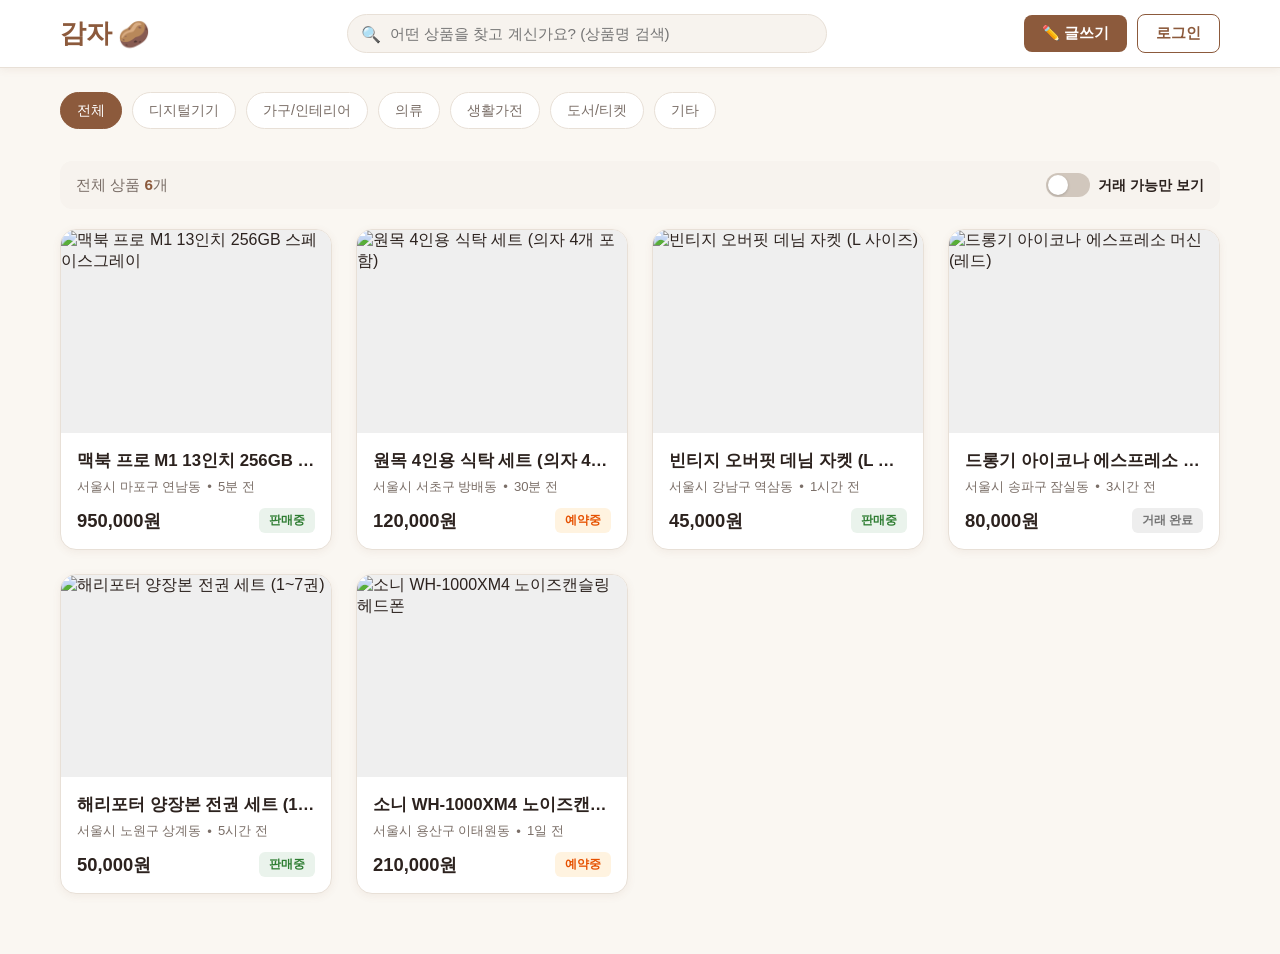
==== screen1_list.html @ c561d68e "Initial commit: Gamza market project" ====
<!DOCTYPE html>
<html lang="ko">
<head>
  <meta charset="UTF-8">
  <meta name="viewport" content="width=device-width, initial-scale=1.0">
  <title>감자 🥔 - 따뜻한 이웃 중고거래</title>
  <style>
    /* --------------------------------------------------
       [1] Design System & CSS Variables (Brown/Cream Theme)
       -------------------------------------------------- */
    :root {
      --primary-color: #8C5A3C;       /* 대표 메인 브라운 */
      --primary-hover: #704428;       /* 다크 브라운 */
      --bg-cream: #FAF7F2;            /* 메인 배경 크림 */
      --card-bg: #FFFFFF;             /* 카드 및 모달 배경 */
      --sub-bg: #F7F3EE;              /* 보조 필터 배경 */
      --text-main: #2C221E;           /* 메인 텍스트 */
      --text-sub: #7A6E67;            /* 서브 텍스트 */
      --border-color: #E8E0D7;        /* 테두리 색상 */
      --shadow-sm: 0 2px 8px rgba(140, 90, 60, 0.08);
      --shadow-md: 0 4px 16px rgba(140, 90, 60, 0.12);
      
      /* Badge Status Colors */
      --status-available-bg: #EAF3EC;
      --status-available-text: #2E7D32;
      --status-reserved-bg: #FFF3E0;
      --status-reserved-text: #E65100;
      --status-completed-bg: #EEEEEE;
      --status-completed-text: #757575;
    }

    * {
      box-sizing: border-box;
      margin: 0;
      padding: 0;
      font-family: 'Pretendard', -apple-system, BlinkMacSystemFont, "Segoe UI", Roboto, "Helvetica Neue", Arial, sans-serif;
    }

    body {
      background-color: var(--bg-cream);
      color: var(--text-main);
      min-height: 100vh;
      display: flex;
      flex-direction: column;
    }

    /* --------------------------------------------------
       [2] Header Section
       -------------------------------------------------- */
    header {
      background-color: var(--card-bg);
      border-bottom: 1px solid var(--border-color);
      position: sticky;
      top: 0;
      z-index: 100;
      box-shadow: var(--shadow-sm);
    }

    .header-container {
      max-width: 1200px;
      margin: 0 auto;
      padding: 14px 20px;
      display: flex;
      align-items: center;
      justify-content: space-between;
      gap: 16px;
    }

    .logo {
      font-size: 1.6rem;
      font-weight: 800;
      color: var(--primary-color);
      text-decoration: none;
      display: flex;
      align-items: center;
      gap: 6px;
      white-space: nowrap;
      cursor: pointer;
    }

    .search-box {
      flex: 1;
      max-width: 480px;
      position: relative;
    }

    .search-box input {
      width: 100%;
      padding: 10px 16px 10px 42px;
      border: 1.5px solid var(--border-color);
      border-radius: 24px;
      background-color: var(--sub-bg);
      font-size: 0.95rem;
      color: var(--text-main);
      outline: none;
      transition: all 0.2s ease;
    }

    .search-box input:focus {
      border-color: var(--primary-color);
      background-color: #FFFFFF;
      box-shadow: 0 0 0 3px rgba(140, 90, 60, 0.15);
    }

    .search-icon {
      position: absolute;
      left: 14px;
      top: 50%;
      transform: translateY(-50%);
      color: var(--text-sub);
      font-size: 1rem;
      pointer-events: none;
    }

    .header-actions {
      display: flex;
      align-items: center;
      gap: 10px;
      white-space: nowrap;
    }

    .btn {
      padding: 9px 18px;
      border-radius: 8px;
      font-size: 0.92rem;
      font-weight: 600;
      cursor: pointer;
      border: none;
      transition: all 0.2s ease;
      display: inline-flex;
      align-items: center;
      justify-content: center;
      gap: 6px;
    }

    .btn-primary {
      background-color: var(--primary-color);
      color: #FFFFFF;
    }

    .btn-primary:hover {
      background-color: var(--primary-hover);
      transform: translateY(-1px);
    }

    .btn-outline {
      background-color: transparent;
      border: 1px solid var(--primary-color);
      color: var(--primary-color);
    }

    .btn-outline:hover {
      background-color: rgba(140, 90, 60, 0.08);
    }

    /* --------------------------------------------------
       [3] Main Content & Filters
       -------------------------------------------------- */
    main {
      max-width: 1200px;
      width: 100%;
      margin: 0 auto;
      padding: 24px 20px 60px;
      flex: 1;
    }

    /* Category Filter */
    .filter-section {
      margin-bottom: 24px;
    }

    .category-list {
      display: flex;
      gap: 10px;
      overflow-x: auto;
      padding-bottom: 8px;
      scrollbar-width: thin;
    }

    .category-list::-webkit-scrollbar {
      height: 4px;
    }
    .category-list::-webkit-scrollbar-thumb {
      background: var(--border-color);
      border-radius: 4px;
    }

    .category-btn {
      padding: 8px 16px;
      border-radius: 20px;
      background-color: var(--card-bg);
      border: 1px solid var(--border-color);
      color: var(--text-sub);
      font-size: 0.9rem;
      font-weight: 500;
      cursor: pointer;
      white-space: nowrap;
      transition: all 0.2s ease;
    }

    .category-btn:hover {
      border-color: var(--primary-color);
      color: var(--primary-color);
    }

    .category-btn.active {
      background-color: var(--primary-color);
      color: #FFFFFF;
      border-color: var(--primary-color);
    }

    /* Control Bar (Toggle & Count) */
    .control-bar {
      display: flex;
      align-items: center;
      justify-content: space-between;
      margin-bottom: 20px;
      padding: 12px 16px;
      background-color: var(--sub-bg);
      border-radius: 12px;
    }

    .total-count {
      font-size: 0.95rem;
      color: var(--text-sub);
    }

    .total-count strong {
      color: var(--primary-color);
    }

    .toggle-container {
      display: flex;
      align-items: center;
      gap: 8px;
      cursor: pointer;
      user-select: none;
      font-size: 0.9rem;
      font-weight: 600;
      color: var(--text-main);
    }

    .toggle-switch {
      position: relative;
      width: 44px;
      height: 24px;
      background-color: #D1C7BD;
      border-radius: 12px;
      transition: background-color 0.25s ease;
    }

    .toggle-switch::after {
      content: '';
      position: absolute;
      top: 2px;
      left: 2px;
      width: 20px;
      height: 20px;
      background-color: #FFFFFF;
      border-radius: 50%;
      transition: transform 0.25s ease;
      box-shadow: 0 1px 3px rgba(0,0,0,0.2);
    }

    input[type="checkbox"]#toggle-available {
      display: none;
    }

    input[type="checkbox"]#toggle-available:checked + .toggle-switch {
      background-color: var(--primary-color);
    }

    input[type="checkbox"]#toggle-available:checked + .toggle-switch::after {
      transform: translateX(20px);
    }

    /* --------------------------------------------------
       [4] Product Grid & Cards
       -------------------------------------------------- */
    .product-grid {
      display: grid;
      grid-template-columns: repeat(auto-fill, minmax(260px, 1fr));
      gap: 24px;
    }

    .product-card {
      background-color: var(--card-bg);
      border-radius: 16px;
      overflow: hidden;
      border: 1px solid var(--border-color);
      box-shadow: var(--shadow-sm);
      transition: transform 0.25s ease, box-shadow 0.25s ease;
      cursor: pointer;
      display: flex;
      flex-direction: column;
    }

    .product-card:hover {
      transform: translateY(-4px);
      box-shadow: var(--shadow-md);
    }

    .card-img-wrapper {
      position: relative;
      width: 100%;
      padding-top: 75%; /* 4:3 Aspect Ratio */
      background-color: #EFEFEF;
      overflow: hidden;
    }

    .card-img-wrapper img {
      position: absolute;
      top: 0;
      left: 0;
      width: 100%;
      height: 100%;
      object-fit: cover;
      transition: transform 0.3s ease;
    }

    .product-card:hover .card-img-wrapper img {
      transform: scale(1.04);
    }

    .card-content {
      padding: 16px;
      display: flex;
      flex-direction: column;
      flex: 1;
    }

    .card-title {
      font-size: 1.05rem;
      font-weight: 600;
      color: var(--text-main);
      margin-bottom: 6px;
      white-space: nowrap;
      overflow: hidden;
      text-overflow: ellipsis;
    }

    .card-meta {
      font-size: 0.82rem;
      color: var(--text-sub);
      margin-bottom: 12px;
      display: flex;
      align-items: center;
      gap: 6px;
    }

    .card-footer {
      margin-top: auto;
      display: flex;
      align-items: center;
      justify-content: space-between;
    }

    .card-price {
      font-size: 1.15rem;
      font-weight: 700;
      color: var(--text-main);
    }

    /* Badges */
    .badge {
      padding: 4px 10px;
      border-radius: 6px;
      font-size: 0.78rem;
      font-weight: 700;
      display: inline-block;
    }

    .badge-available {
      background-color: var(--status-available-bg);
      color: var(--status-available-text);
    }

    .badge-reserved {
      background-color: var(--status-reserved-bg);
      color: var(--status-reserved-text);
    }

    .badge-completed {
      background-color: var(--status-completed-bg);
      color: var(--status-completed-text);
    }

    /* Empty state */
    .empty-state {
      grid-column: 1 / -1;
      text-align: center;
      padding: 60px 20px;
      color: var(--text-sub);
    }

    .empty-state p {
      margin-top: 8px;
      font-size: 1.05rem;
    }

    /* --------------------------------------------------
       [5] Modal (Write Modal)
       -------------------------------------------------- */
    .modal-overlay {
      position: fixed;
      top: 0;
      left: 0;
      right: 0;
      bottom: 0;
      background-color: rgba(0, 0, 0, 0.4);
      display: flex;
      align-items: center;
      justify-content: center;
      z-index: 1000;
      opacity: 0;
      visibility: hidden;
      transition: all 0.25s ease;
    }

    .modal-overlay.active {
      opacity: 1;
      visibility: visible;
    }

    .modal-card {
      background-color: var(--card-bg);
      border-radius: 16px;
      width: 90%;
      max-width: 500px;
      padding: 24px;
      box-shadow: var(--shadow-md);
      transform: translateY(20px);
      transition: transform 0.25s ease;
    }

    .modal-overlay.active .modal-card {
      transform: translateY(0);
    }

    .modal-header {
      display: flex;
      justify-content: space-between;
      align-items: center;
      margin-bottom: 18px;
    }

    .modal-header h3 {
      font-size: 1.2rem;
      color: var(--text-main);
    }

    .modal-close {
      background: none;
      border: none;
      font-size: 1.5rem;
      color: var(--text-sub);
      cursor: pointer;
    }

    .form-group {
      margin-bottom: 14px;
    }

    .form-group label {
      display: block;
      font-size: 0.88rem;
      font-weight: 600;
      margin-bottom: 6px;
      color: var(--text-main);
    }

    .form-group input, .form-group select {
      width: 100%;
      padding: 10px;
      border: 1px solid var(--border-color);
      border-radius: 8px;
      font-size: 0.95rem;
      outline: none;
    }

    .form-group input:focus, .form-group select:focus {
      border-color: var(--primary-color);
    }

    /* --------------------------------------------------
       [6] Responsive Design
       -------------------------------------------------- */
    @media (max-width: 768px) {
      .header-container {
        flex-wrap: wrap;
        padding: 12px 16px;
      }

      .logo {
        font-size: 1.4rem;
      }

      .search-box {
        order: 3;
        max-width: 100%;
        width: 100%;
        margin-top: 6px;
      }

      .product-grid {
        grid-template-columns: repeat(2, 1fr);
        gap: 14px;
      }

      .card-content {
        padding: 12px;
      }

      .card-title {
        font-size: 0.95rem;
      }

      .card-price {
        font-size: 1.05rem;
      }

      .badge {
        font-size: 0.72rem;
        padding: 3px 6px;
      }
    }

    @media (max-width: 480px) {
      .product-grid {
        grid-template-columns: 1fr;
      }
    }
  </style>
</head>
<body>

  <!-- 헤더 영역 -->
  <header>
    <div class="header-container">
      <a href="#" class="logo">
        <span>감자</span> 🥔
      </a>
      
      <div class="search-box">
        <span class="search-icon">🔍</span>
        <input type="text" id="search-input" placeholder="어떤 상품을 찾고 계신가요? (상품명 검색)" />
      </div>

      <div class="header-actions">
        <button class="btn btn-primary" id="btn-write">✏️ 글쓰기</button>
        <button class="btn btn-outline" id="btn-login">로그인</button>
      </div>
    </div>
  </header>

  <!-- 메인 콘텐츠 영역 -->
  <main>
    <!-- 카테고리 필터 -->
    <section class="filter-section">
      <div class="category-list" id="category-list">
        <button class="category-btn active" data-category="전체">전체</button>
        <button class="category-btn" data-category="디지털기기">디지털기기</button>
        <button class="category-btn" data-category="가구/인테리어">가구/인테리어</button>
        <button class="category-btn" data-category="의류">의류</button>
        <button class="category-btn" data-category="생활가전">생활가전</button>
        <button class="category-btn" data-category="도서/티켓">도서/티켓</button>
        <button class="category-btn" data-category="기타">기타</button>
      </div>
    </section>

    <!-- 필터 콘트롤 바 -->
    <div class="control-bar">
      <div class="total-count">
        전체 상품 <strong id="product-count">0</strong>개
      </div>
      
      <label class="toggle-container" for="toggle-available">
        <input type="checkbox" id="toggle-available" />
        <div class="toggle-switch"></div>
        <span>거래 가능만 보기</span>
      </label>
    </div>

    <!-- 상품 카드 그리드 -->
    <section class="product-grid" id="product-grid">
      <!-- JavaScript dynamic rendering -->
    </section>
  </main>

  <!-- 글쓰기 모달 예시 -->
  <div class="modal-overlay" id="write-modal">
    <div class="modal-card">
      <div class="modal-header">
        <h3>🥔 새 상품 등록하기</h3>
        <button class="modal-close" id="modal-close">&times;</button>
      </div>
      <form id="write-form">
        <div class="form-group">
          <label for="p-title">상품명</label>
          <input type="text" id="p-title" placeholder="상품 이름을 입력하세요" required>
        </div>
        <div class="form-group">
          <label for="p-category">카테고리</label>
          <select id="p-category">
            <option value="디지털기기">디지털기기</option>
            <option value="가구/인테리어">가구/인테리어</option>
            <option value="의류">의류</option>
            <option value="생활가전">생활가전</option>
            <option value="도서/티켓">도서/티켓</option>
            <option value="기타">기타</option>
          </select>
        </div>
        <div class="form-group">
          <label for="p-price">가격 (원)</label>
          <input type="number" id="p-price" placeholder="예: 150000" required>
        </div>
        <div class="form-group">
          <label for="p-location">거래 지역</label>
          <input type="text" id="p-location" value="서울시 마포구 연남동" required>
        </div>
        <div style="display: flex; gap: 10px; margin-top: 20px;">
          <button type="submit" class="btn btn-primary" style="flex: 1;">등록하기</button>
          <button type="button" class="btn btn-outline" id="modal-cancel" style="flex: 1;">취소</button>
        </div>
      </form>
    </div>
  </div>

  <!-- JavaScript 동적 로직 -->
  <script>
    // 1. 가짜 상품 데이터 (6개)
    const mockProducts = [
      {
        id: 1,
        title: "맥북 프로 M1 13인치 256GB 스페이스그레이",
        category: "디지털기기",
        location: "서울시 마포구 연남동",
        timeAgo: "5분 전",
        price: 950000,
        status: "available", // available, reserved, completed
        image: "https://images.unsplash.com/photo-1517336714731-489689fd1ca8?auto=format&fit=crop&w=600&q=80"
      },
      {
        id: 2,
        title: "원목 4인용 식탁 세트 (의자 4개 포함)",
        category: "가구/인테리어",
        location: "서울시 서초구 방배동",
        timeAgo: "30분 전",
        price: 120000,
        status: "reserved",
        image: "https://images.unsplash.com/photo-1615066390971-03e4e1c36ddf?auto=format&fit=crop&w=600&q=80"
      },
      {
        id: 3,
        title: "빈티지 오버핏 데님 자켓 (L 사이즈)",
        category: "의류",
        location: "서울시 강남구 역삼동",
        timeAgo: "1시간 전",
        price: 45000,
        status: "available",
        image: "https://images.unsplash.com/photo-1576995853123-5a10305d93c0?auto=format&fit=crop&w=600&q=80"
      },
      {
        id: 4,
        title: "드롱기 아이코나 에스프레소 머신 (레드)",
        category: "생활가전",
        location: "서울시 송파구 잠실동",
        timeAgo: "3시간 전",
        price: 80000,
        status: "completed",
        image: "https://images.unsplash.com/photo-1570968915860-54d5c301fa9f?auto=format&fit=crop&w=600&q=80"
      },
      {
        id: 5,
        title: "해리포터 양장본 전권 세트 (1~7권)",
        category: "도서/티켓",
        location: "서울시 노원구 상계동",
        timeAgo: "5시간 전",
        price: 50000,
        status: "available",
        image: "https://images.unsplash.com/photo-1544716278-ca5e3f4abd8c?auto=format&fit=crop&w=600&q=80"
      },
      {
        id: 6,
        title: "소니 WH-1000XM4 노이즈캔슬링 헤드폰",
        category: "기타",
        location: "서울시 용산구 이태원동",
        timeAgo: "1일 전",
        price: 210000,
        status: "reserved",
        image: "https://images.unsplash.com/photo-1505740420928-5e560c06d30e?auto=format&fit=crop&w=600&q=80"
      }
    ];

    // State 관리
    let currentCategory = "전체";
    let searchQuery = "";
    let onlyAvailable = false;

    // DOM Elements
    const productGrid = document.getElementById("product-grid");
    const productCountEl = document.getElementById("product-count");
    const categoryBtns = document.querySelectorAll(".category-btn");
    const searchInput = document.getElementById("search-input");
    const toggleAvailable = document.getElementById("toggle-available");
    const btnLogin = document.getElementById("btn-login");
    const btnWrite = document.getElementById("btn-write");
    const writeModal = document.getElementById("write-modal");
    const modalClose = document.getElementById("modal-close");
    const modalCancel = document.getElementById("modal-cancel");
    const writeForm = document.getElementById("write-form");

    // 상태 태그 매핑
    const statusMap = {
      available: { text: "판매중", class: "badge-available" },
      reserved: { text: "예약중", class: "badge-reserved" },
      completed: { text: "거래 완료", class: "badge-completed" }
    };

    // 가격 포맷팅 (원화)
    function formatPrice(price) {
      return price.toLocaleString('ko-KR') + "원";
    }

    // 카드 랜더링 함수
    function renderProducts() {
      const filtered = mockProducts.filter(item => {
        // 카테고리 필터
        if (currentCategory !== "전체" && item.category !== currentCategory) {
          return false;
        }
        // 거래 가능만 보기 필터 (completed 제외)
        if (onlyAvailable && item.status === "completed") {
          return false;
        }
        // 검색어 필터
        if (searchQuery.trim() !== "" && !item.title.toLowerCase().includes(searchQuery.toLowerCase())) {
          return false;
        }
        return true;
      });

      productCountEl.textContent = filtered.length;

      if (filtered.length === 0) {
        productGrid.innerHTML = `
          <div class="empty-state">
            <span style="font-size: 3rem;">🥔</span>
            <p>조건에 일치하는 상품이 없습니다.</p>
          </div>
        `;
        return;
      }

      productGrid.innerHTML = filtered.map(product => {
        const badgeInfo = statusMap[product.status];
        return `
          <div class="product-card">
            <div class="card-img-wrapper">
              <img src="${product.image}" alt="${product.title}" loading="lazy">
            </div>
            <div class="card-content">
              <h4 class="card-title" title="${product.title}">${product.title}</h4>
              <div class="card-meta">
                <span>${product.location}</span>
                <span>•</span>
                <span>${product.timeAgo}</span>
              </div>
              <div class="card-footer">
                <span class="card-price">${formatPrice(product.price)}</span>
                <span class="badge ${badgeInfo.class}">${badgeInfo.text}</span>
              </div>
            </div>
          </div>
        `;
      }).join('');
    }

    // --------------------------------------------------
    // Event Listeners
    // --------------------------------------------------

    // 카테고리 필터 클릭
    categoryBtns.forEach(btn => {
      btn.addEventListener("click", () => {
        categoryBtns.forEach(b => b.classList.remove("active"));
        btn.classList.add("active");
        currentCategory = btn.dataset.category;
        renderProducts();
      });
    });

    // 검색어 입력
    searchInput.addEventListener("input", (e) => {
      searchQuery = e.target.value;
      renderProducts();
    });

    // 거래 가능만 보기 토글
    toggleAvailable.addEventListener("change", (e) => {
      onlyAvailable = e.target.checked;
      renderProducts();
    });

    // 로그인 버튼 알림
    btnLogin.addEventListener("click", () => {
      alert("감자 서비스 로그인 페이지로 이동합니다. 🥔");
    });

    // 글쓰기 모달 열기/닫기
    btnWrite.addEventListener("click", () => {
      writeModal.classList.add("active");
    });

    const closeModal = () => {
      writeModal.classList.remove("active");
    };

    modalClose.addEventListener("click", closeModal);
    modalCancel.addEventListener("click", closeModal);
    writeModal.addEventListener("click", (e) => {
      if (e.target === writeModal) closeModal();
    });

    // 새 상품 등록 (가짜 등록)
    writeForm.addEventListener("submit", (e) => {
      e.preventDefault();
      const title = document.getElementById("p-title").value;
      const category = document.getElementById("p-category").value;
      const price = parseInt(document.getElementById("p-price").value, 10);
      const location = document.getElementById("p-location").value;

      const newProduct = {
        id: Date.now(),
        title: title,
        category: category,
        location: location,
        timeAgo: "방금 전",
        price: price,
        status: "available",
        image: "https://images.unsplash.com/photo-1526170375885-4d8ecf77b99f?auto=format&fit=crop&w=600&q=80"
      };

      mockProducts.unshift(newProduct);
      closeModal();
      writeForm.reset();
      renderProducts();
      alert("새 상품이 성공적으로 등록되었습니다! 🥔");
    });

    // 초기 랜더링 실행
    renderProducts();
  </script>
</body>
</html>
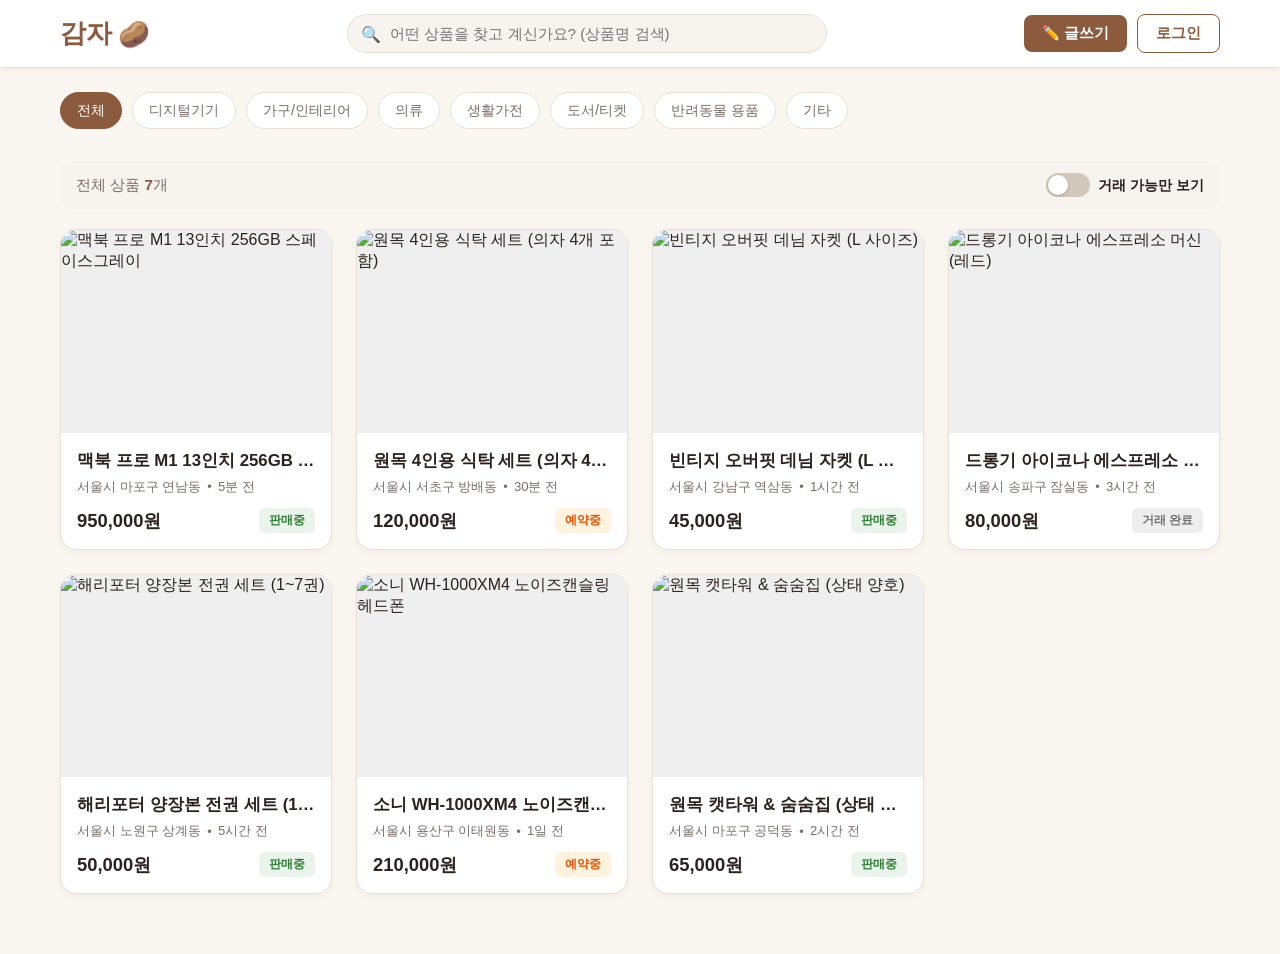
==== commit 288fd69f: "feat: 반려동물 용품 카테고리 추가" ====
--- a/screen1_list.html
+++ b/screen1_list.html
@@ -564,6 +564,7 @@
         <button class="category-btn" data-category="의류">의류</button>
         <button class="category-btn" data-category="생활가전">생활가전</button>
         <button class="category-btn" data-category="도서/티켓">도서/티켓</button>
+        <button class="category-btn" data-category="반려동물 용품">반려동물 용품</button>
         <button class="category-btn" data-category="기타">기타</button>
       </div>
     </section>
@@ -607,6 +608,7 @@
             <option value="의류">의류</option>
             <option value="생활가전">생활가전</option>
             <option value="도서/티켓">도서/티켓</option>
+            <option value="반려동물 용품">반려동물 용품</option>
             <option value="기타">기타</option>
           </select>
         </div>
@@ -689,6 +691,16 @@
         price: 210000,
         status: "reserved",
         image: "https://images.unsplash.com/photo-1505740420928-5e560c06d30e?auto=format&fit=crop&w=600&q=80"
+      },
+      {
+        id: 7,
+        title: "원목 캣타워 & 숨숨집 (상태 양호)",
+        category: "반려동물 용품",
+        location: "서울시 마포구 공덕동",
+        timeAgo: "2시간 전",
+        price: 65000,
+        status: "available",
+        image: "https://images.unsplash.com/photo-1545249390-6bdfa286032f?auto=format&fit=crop&w=600&q=80"
       }
     ];
 
